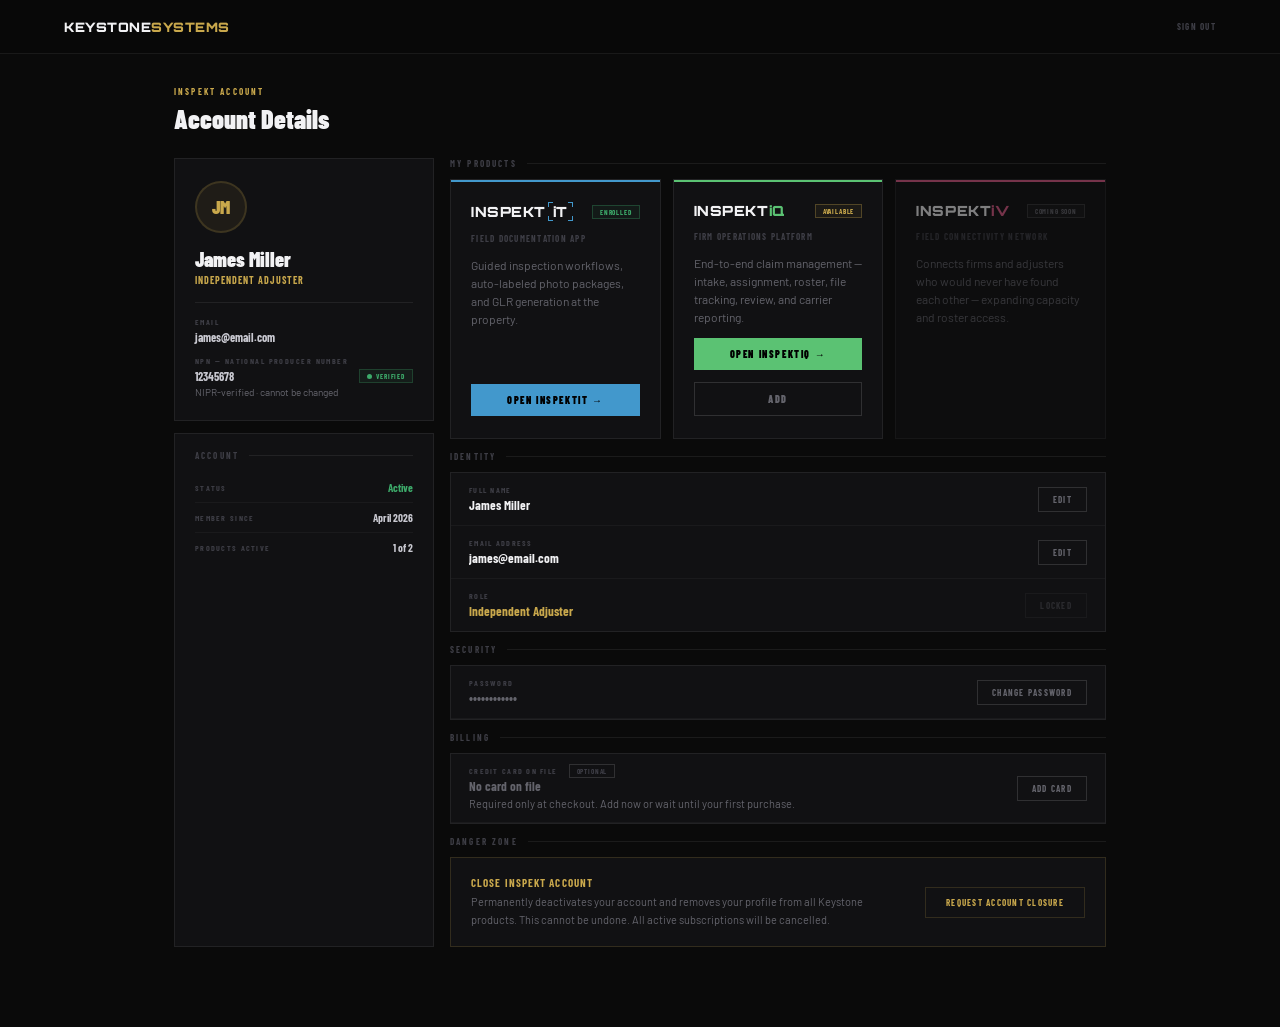
==== account.html @ 66027179 "Initial site build — index, splash, account pages Build all three pages from Mike Weaver's reference" ====
<!DOCTYPE html>
<html lang="en">
<head>
<meta charset="UTF-8">
<meta name="viewport" content="width=device-width, initial-scale=1.0">
<title>Account Details — KEYSTONESYSTEMS</title>
<link rel="stylesheet" href="assets/css/shared.css">
<style>
/* ── Nav ── */
nav{position:sticky;top:0;z-index:100;background:rgba(9,9,9,.95);backdrop-filter:blur(12px);
  border-bottom:1px solid var(--border);padding:0 5%;height:54px;
  display:flex;align-items:center;justify-content:space-between;}
.nav-logo{font-family:'Orbitron',sans-serif;font-weight:900;font-size:13px;
  letter-spacing:.04em;color:var(--white);text-decoration:none;}
.nav-logo span{color:var(--bronze);}
.nav-right{display:flex;align-items:center;gap:16px;}
.nav-back{font-family:'Barlow Condensed',sans-serif;font-size:10px;font-weight:700;
  letter-spacing:.14em;text-transform:uppercase;color:var(--muted);
  background:none;border:none;cursor:pointer;transition:color .15s;
  text-decoration:none;display:flex;align-items:center;gap:6px;}
.nav-back:hover{color:var(--white);}
.nav-signout{font-family:'Barlow Condensed',sans-serif;font-size:9px;font-weight:700;
  letter-spacing:.14em;text-transform:uppercase;color:var(--muted-2);
  background:none;border:none;cursor:pointer;transition:color .15s;}
.nav-signout:hover{color:var(--white);}

/* ── Layout ── */
.page{max-width:1060px;margin:0 auto;padding:32px 5% 80px;}

.page-eyebrow{font-family:'Barlow Condensed',sans-serif;font-size:9px;font-weight:700;
  letter-spacing:.24em;text-transform:uppercase;color:var(--bronze);margin-bottom:6px;}
.page-title{font-family:'Barlow Condensed',sans-serif;font-size:26px;font-weight:900;
  color:var(--white);margin-bottom:24px;}

.layout{display:grid;grid-template-columns:260px 1fr;gap:16px;align-items:stretch;}

/* ── LEFT SIDEBAR ── */
.sidebar{display:flex;flex-direction:column;gap:12px;}

.id-card{background:var(--surface);border:1px solid var(--border);padding:22px 20px;}

.avatar{width:52px;height:52px;border-radius:50%;background:var(--bronze-lo);
  border:2px solid var(--bronze-mid);display:flex;align-items:center;justify-content:center;
  font-family:'Barlow Condensed',sans-serif;font-size:18px;font-weight:900;
  color:var(--bronze);margin-bottom:14px;}

.id-name{font-family:'Barlow Condensed',sans-serif;font-size:20px;font-weight:900;
  color:var(--white);margin-bottom:3px;}
.id-role{font-family:'Barlow Condensed',sans-serif;font-size:10px;font-weight:700;
  letter-spacing:.1em;text-transform:uppercase;color:var(--bronze);margin-bottom:16px;}

.id-divider{height:1px;background:var(--border);margin-bottom:14px;}

.id-field{margin-bottom:12px;}
.id-field:last-child{margin-bottom:0;}
.id-lbl{font-family:'Barlow Condensed',sans-serif;font-size:8px;font-weight:700;
  letter-spacing:.18em;text-transform:uppercase;color:var(--muted-2);margin-bottom:3px;}
.id-val{font-family:'Barlow Condensed',sans-serif;font-size:12px;font-weight:700;
  color:var(--dim);}
.id-val.green{color:#3DAA6A;}

.verified-row{display:flex;align-items:center;justify-content:space-between;gap:8px;}
.verified-tag{display:inline-flex;align-items:center;gap:4px;
  font-family:'Barlow Condensed',sans-serif;font-size:7px;font-weight:700;
  letter-spacing:.12em;text-transform:uppercase;color:#3DAA6A;padding:2px 7px;
  background:var(--green-lo);border:1px solid rgba(61,170,106,.25);flex-shrink:0;}
.verified-dot{width:5px;height:5px;border-radius:50%;background:#3DAA6A;}

/* Sidebar status card */
.status-card{background:var(--surface);border:1px solid var(--border);padding:16px 20px;flex:1;}
.status-row{display:flex;align-items:center;justify-content:space-between;
  padding:8px 0;border-bottom:1px solid rgba(255,255,255,.04);}
.status-row:last-child{border-bottom:none;padding-bottom:0;}
.status-row:first-child{padding-top:0;}
.s-lbl{font-family:'Barlow Condensed',sans-serif;font-size:8px;font-weight:700;
  letter-spacing:.16em;text-transform:uppercase;color:var(--muted-2);}
.s-val{font-family:'Barlow Condensed',sans-serif;font-size:11px;font-weight:700;color:var(--dim);}
.s-val.green{color:#3DAA6A;}
.manage-link{font-family:'Barlow Condensed',sans-serif;font-size:8px;font-weight:700;
  letter-spacing:.12em;text-transform:uppercase;color:var(--bronze);
  text-decoration:none;transition:opacity .15s;}
.manage-link:hover{opacity:.75;}

/* ── RIGHT MAIN ── */
.main{display:flex;flex-direction:column;gap:12px;}

.sec-label{font-family:'Barlow Condensed',sans-serif;font-size:9px;font-weight:700;
  letter-spacing:.24em;text-transform:uppercase;color:var(--muted-2);
  margin-bottom:10px;display:flex;align-items:center;gap:10px;}
.sec-label::after{content:'';flex:1;height:1px;background:var(--border);}

.info-card{background:var(--surface);border:1px solid var(--border);}
.info-row{display:flex;align-items:center;justify-content:space-between;
  padding:12px 18px;border-bottom:1px solid rgba(255,255,255,.04);gap:20px;}
.info-row:last-child{border-bottom:none;}
.info-left{display:flex;flex-direction:column;gap:2px;flex:1;min-width:0;}
.info-lbl{font-family:'Barlow Condensed',sans-serif;font-size:8px;font-weight:700;
  letter-spacing:.16em;text-transform:uppercase;color:var(--muted-2);}
.info-val{font-family:'Barlow Condensed',sans-serif;font-size:13px;font-weight:700;
  color:var(--white);white-space:nowrap;overflow:hidden;text-overflow:ellipsis;}
.info-val.muted{color:var(--muted);}
.info-hint{font-size:11px;color:var(--muted);margin-top:1px;}

.edit-btn{font-family:'Barlow Condensed',sans-serif;font-size:9px;font-weight:700;
  letter-spacing:.14em;text-transform:uppercase;padding:6px 14px;
  background:none;border:1px solid var(--border-hi);color:var(--muted);
  cursor:pointer;transition:all .15s;white-space:nowrap;flex-shrink:0;}
.edit-btn:hover{color:var(--white);border-color:rgba(255,255,255,.3);}
.edit-btn.disabled{opacity:.3;cursor:not-allowed;}
.edit-btn.disabled:hover{color:var(--muted);border-color:var(--border-hi);}

/* Password form */
.pw-form{display:none;padding:16px 18px;background:var(--surface-2);border-top:1px solid var(--border);}
.pw-form.open{display:grid;grid-template-columns:1fr 1fr 1fr;gap:12px;}
.pw-form .full{grid-column:1/-1;}
.pw-field{display:flex;flex-direction:column;gap:4px;}
.pw-label{font-family:'Barlow Condensed',sans-serif;font-size:8px;font-weight:700;
  letter-spacing:.16em;text-transform:uppercase;color:var(--muted-2);}
.pw-input{background:rgba(255,255,255,.04);border:1px solid var(--border-hi);
  color:var(--white);font-family:'Barlow',sans-serif;font-size:13px;
  padding:8px 12px;outline:none;transition:border-color .15s;width:100%;}
.pw-input:focus{border-color:rgba(201,168,76,.4);}
.pw-actions{display:flex;gap:8px;align-items:center;}
.btn-save{font-family:'Barlow Condensed',sans-serif;font-size:9px;font-weight:900;
  letter-spacing:.16em;text-transform:uppercase;padding:8px 20px;
  background:var(--bronze);color:#000;border:none;cursor:pointer;transition:background .15s;}
.btn-save:hover{background:#d4b55a;}
.btn-cancel-sm{font-family:'Barlow Condensed',sans-serif;font-size:9px;font-weight:700;
  letter-spacing:.14em;text-transform:uppercase;padding:8px 14px;
  background:none;border:1px solid var(--border-hi);color:var(--muted);
  cursor:pointer;transition:all .15s;}
.btn-cancel-sm:hover{color:var(--white);}

/* Danger zone */
.danger-card{background:var(--surface);border:1px solid var(--bronze-mid);padding:18px 20px;
  display:flex;align-items:center;justify-content:space-between;gap:24px;}
.danger-title{font-family:'Barlow Condensed',sans-serif;font-size:11px;font-weight:700;
  letter-spacing:.1em;text-transform:uppercase;color:var(--bronze);margin-bottom:4px;}
.danger-sub{font-size:11px;color:var(--muted);line-height:1.6;max-width:500px;}
.btn-danger{font-family:'Barlow Condensed',sans-serif;font-size:9px;font-weight:700;
  letter-spacing:.14em;text-transform:uppercase;padding:9px 20px;
  background:none;border:1px solid var(--bronze-mid);color:var(--bronze);
  cursor:pointer;transition:all .15s;white-space:nowrap;flex-shrink:0;}
.btn-danger:hover{background:var(--bronze-lo);}

/* ── Products Section ── */
.products-grid{display:grid;grid-template-columns:repeat(3,1fr);gap:12px;}
.product-card{background:var(--surface);border:1px solid var(--border);padding:22px 20px;
  position:relative;overflow:hidden;display:flex;flex-direction:column;gap:12px;}
.product-card::before{content:'';position:absolute;top:0;left:0;right:0;height:2px;
  background:var(--card-accent);}
.product-card-wm{font-family:'Orbitron',sans-serif;font-size:14px;font-weight:900;
  letter-spacing:.04em;color:var(--white);display:inline-flex;align-items:center;}
.product-card-tag{font-family:'Barlow Condensed',sans-serif;font-size:9px;font-weight:700;
  letter-spacing:.14em;text-transform:uppercase;color:var(--muted-2);}
.product-card-desc{font-size:12px;color:var(--muted);line-height:1.5;flex:1;}

.product-btn{font-family:'Barlow Condensed',sans-serif;font-size:10px;font-weight:900;
  letter-spacing:.16em;text-transform:uppercase;padding:10px 20px;
  text-decoration:none;display:inline-block;transition:all .15s;text-align:center;}
.product-btn.primary{background:var(--card-accent);color:#000;border:none;}
.product-btn.primary:hover{opacity:.85;}
.product-btn.secondary{background:none;border:1px solid var(--border-hi);color:var(--muted);
  cursor:pointer;}
.product-btn.secondary:hover{border-color:rgba(255,255,255,.3);color:var(--white);}

.product-status-pill{font-family:'Barlow Condensed',sans-serif;font-size:7px;font-weight:700;
  letter-spacing:.12em;text-transform:uppercase;padding:2px 7px;display:inline-block;}
.pill-enrolled{color:#3DAA6A;border:1px solid rgba(61,170,106,.3);background:rgba(61,170,106,.06);}
.pill-available{color:var(--bronze);border:1px solid rgba(201,168,76,.3);background:rgba(201,168,76,.06);}
.pill-coming-soon{color:var(--muted);border:1px solid var(--border-hi);background:rgba(255,255,255,.02);}

.product-card.dimmed{opacity:0.5;}

/* Add inline message */
.add-msg{display:none;font-size:11px;color:var(--bronze);margin-top:8px;line-height:1.5;
  font-family:'Barlow',sans-serif;}
.add-msg.show{display:block;}

/* ── Responsive ── */
@media (max-width:960px){
  .layout{grid-template-columns:1fr;}
  .products-grid{grid-template-columns:1fr;}
}
</style>
</head>
<body>

<nav>
  <a class="nav-logo" href="index.html">KEYSTONE<span>SYSTEMS</span></a>
  <div class="nav-right">
    <button class="nav-signout" onclick="window.location='index.html'">Sign Out</button>
  </div>
</nav>

<div class="page">
  <div class="page-eyebrow">Inspekt Account</div>
  <div class="page-title">Account Details</div>

  <div class="layout">

    <!-- LEFT SIDEBAR -->
    <aside class="sidebar">

      <!-- Identity card -->
      <div class="id-card">
        <div class="avatar" id="avatar">JM</div>
        <div class="id-name" id="full-name">James Miller</div>
        <div class="id-role">Independent Adjuster</div>
        <div class="id-divider"></div>
        <div class="id-field">
          <div class="id-lbl">Email</div>
          <div class="id-val" id="sb-email">james@email.com</div>
        </div>
        <div class="id-field">
          <div class="id-lbl">NPN — National Producer Number</div>
          <div class="verified-row">
            <div class="id-val" id="sb-npn">12345678</div>
            <span class="verified-tag"><span class="verified-dot"></span>Verified</span>
          </div>
          <div style="font-size:10px;color:var(--muted);margin-top:3px;">NIPR-verified &middot; cannot be changed</div>
        </div>
      </div>

      <!-- Status card -->
      <div class="status-card">
        <div class="sec-label" style="margin-bottom:12px;">Account</div>
        <div class="status-row">
          <div class="s-lbl">Status</div>
          <div class="s-val green">Active</div>
        </div>
        <div class="status-row">
          <div class="s-lbl">Member Since</div>
          <div class="s-val">April 2026</div>
        </div>
        <div class="status-row">
          <div class="s-lbl">Products Active</div>
          <div class="s-val">1 of 2</div>
        </div>
      </div>

    </aside>

    <!-- RIGHT MAIN -->
    <main class="main">

      <!-- PRODUCTS -->
      <div>
        <div class="sec-label">My Products</div>
        <div class="products-grid">

          <!-- INSPEKTiT — Enrolled (primary) -->
          <div class="product-card" style="--card-accent: var(--blue);">
            <div style="display:flex;align-items:center;justify-content:space-between;">
              <div class="product-card-wm">INSPEKT<span style="position:relative;display:inline-flex;align-items:center;padding:1px 5px;margin-left:2px;"><span style="position:absolute;top:0;left:0;width:5px;height:5px;border-top:1.2px solid var(--blue);border-left:1.2px solid var(--blue);"></span><span style="position:absolute;top:0;right:0;width:5px;height:5px;border-top:1.2px solid var(--blue);border-right:1.2px solid var(--blue);"></span><span style="position:absolute;bottom:0;left:0;width:5px;height:5px;border-bottom:1.2px solid var(--blue);border-left:1.2px solid var(--blue);"></span><span style="position:absolute;bottom:0;right:0;width:5px;height:5px;border-bottom:1.2px solid var(--blue);border-right:1.2px solid var(--blue);"></span>iT</span></div>
              <span class="product-status-pill pill-enrolled">Enrolled</span>
            </div>
            <div class="product-card-tag">Field Documentation App</div>
            <div class="product-card-desc">Guided inspection workflows, auto-labeled photo packages, and GLR generation at the property.</div>
            <a href="https://inspektit-app.vercel.app" class="product-btn primary" style="--card-accent:var(--blue);">Open INSPEKTiT &rarr;</a>
          </div>

          <!-- INSPEKTiQ — Available -->
          <div class="product-card" style="--card-accent: var(--green);">
            <div style="display:flex;align-items:center;justify-content:space-between;">
              <div class="product-card-wm">INSPEKT<span style="color:var(--green);">iQ</span></div>
              <span class="product-status-pill pill-available">Available</span>
            </div>
            <div class="product-card-tag">Firm Operations Platform</div>
            <div class="product-card-desc">End-to-end claim management — intake, assignment, roster, file tracking, review, and carrier reporting.</div>
            <a href="https://inspektiq.io" class="product-btn primary" style="--card-accent:var(--green);">Open INSPEKTiQ &rarr;</a>
            <button class="product-btn secondary" onclick="showAddMsg(this)">Add</button>
            <div class="add-msg">Coming soon — contact your account manager to add this product.</div>
          </div>

          <!-- INSPEKTiV — Coming Soon -->
          <div class="product-card dimmed" style="--card-accent: var(--rose);">
            <div style="display:flex;align-items:center;justify-content:space-between;">
              <div class="product-card-wm">INSPEKT<span style="color:var(--rose);">iV</span></div>
              <span class="product-status-pill pill-coming-soon">Coming Soon</span>
            </div>
            <div class="product-card-tag">Field Connectivity Network</div>
            <div class="product-card-desc">Connects firms and adjusters who would never have found each other — expanding capacity and roster access.</div>
          </div>

        </div>
      </div>

      <!-- IDENTITY EDIT -->
      <div>
        <div class="sec-label">Identity</div>
        <div class="info-card">
          <div class="info-row">
            <div class="info-left">
              <div class="info-lbl">Full Name</div>
              <div class="info-val" id="d-name">James Miller</div>
            </div>
            <button class="edit-btn">Edit</button>
          </div>
          <div class="info-row">
            <div class="info-left">
              <div class="info-lbl">Email Address</div>
              <div class="info-val" id="d-email">james@email.com</div>
            </div>
            <button class="edit-btn">Edit</button>
          </div>
          <div class="info-row">
            <div class="info-left">
              <div class="info-lbl">Role</div>
              <div class="info-val" style="color:var(--bronze);">Independent Adjuster</div>
            </div>
            <button class="edit-btn disabled">Locked</button>
          </div>
        </div>
      </div>

      <!-- SECURITY -->
      <div>
        <div class="sec-label">Security</div>
        <div class="info-card">
          <div class="info-row">
            <div class="info-left">
              <div class="info-lbl">Password</div>
              <div class="info-val muted">&bull;&bull;&bull;&bull;&bull;&bull;&bull;&bull;&bull;&bull;&bull;&bull;</div>
            </div>
            <button class="edit-btn" onclick="togglePwForm()">Change Password</button>
          </div>
          <div class="pw-form" id="pw-form">
            <div class="pw-field">
              <label class="pw-label">Current Password</label>
              <input class="pw-input" type="password" placeholder="Current password">
            </div>
            <div class="pw-field">
              <label class="pw-label">New Password</label>
              <input class="pw-input" type="password" placeholder="New password">
            </div>
            <div class="pw-field">
              <label class="pw-label">Confirm New Password</label>
              <input class="pw-input" type="password" placeholder="Repeat new password">
            </div>
            <div class="pw-actions full">
              <button class="btn-save">Update Password</button>
              <button class="btn-cancel-sm" onclick="togglePwForm()">Cancel</button>
            </div>
          </div>
        </div>
      </div>

      <!-- BILLING -->
      <div>
        <div class="sec-label">Billing</div>
        <div class="info-card">
          <div class="info-row">
            <div class="info-left">
              <div class="info-lbl">Credit Card on File <span style="font-family:'Barlow Condensed',sans-serif;font-size:7px;font-weight:700;letter-spacing:.12em;text-transform:uppercase;color:var(--muted-2);margin-left:8px;padding:2px 7px;border:1px solid var(--border-hi);">Optional</span></div>
              <div class="info-val muted" id="card-status">No card on file</div>
              <div class="info-hint">Required only at checkout. Add now or wait until your first purchase.</div>
            </div>
            <button class="edit-btn" id="card-btn" onclick="toggleCardForm()">Add Card</button>
          </div>
          <div class="pw-form" id="card-form" style="grid-template-columns:1fr 1fr 1fr;">
            <div class="pw-field" style="grid-column:1/-1;">
              <label class="pw-label">Card Number</label>
              <input class="pw-input" type="text" placeholder="1234 5678 9012 3456" maxlength="19" oninput="fmtCard(this)">
            </div>
            <div class="pw-field">
              <label class="pw-label">Cardholder Name</label>
              <input class="pw-input" type="text" placeholder="Name on card">
            </div>
            <div class="pw-field">
              <label class="pw-label">Expiration</label>
              <input class="pw-input" type="text" placeholder="MM / YY" maxlength="7" oninput="fmtExp(this)">
            </div>
            <div class="pw-field">
              <label class="pw-label">CVV</label>
              <input class="pw-input" type="text" placeholder="&bull;&bull;&bull;" maxlength="4">
            </div>
            <div class="pw-actions full">
              <button class="btn-save" onclick="saveCard()">Save Card</button>
              <button class="btn-cancel-sm" onclick="toggleCardForm()">Cancel</button>
              <span style="font-family:'Barlow Condensed',sans-serif;font-size:8px;font-weight:600;letter-spacing:.08em;color:var(--muted-2);margin-left:4px;">Encrypted &amp; stored securely</span>
            </div>
          </div>
        </div>
      </div>

      <!-- DANGER ZONE -->
      <div>
        <div class="sec-label">Danger Zone</div>
        <div class="danger-card">
          <div>
            <div class="danger-title">Close Inspekt Account</div>
            <div class="danger-sub">Permanently deactivates your account and removes your profile from all Keystone products. This cannot be undone. All active subscriptions will be cancelled.</div>
          </div>
          <button class="btn-danger" onclick="showCloseConfirm()">Request Account Closure</button>
        </div>
      </div>

      <!-- CONFIRM PANEL -->
      <div id="close-confirm" style="display:none;background:var(--surface);border:1px solid var(--bronze-mid);padding:20px 22px;margin-top:-4px;">
        <div style="font-family:'Barlow Condensed',sans-serif;font-size:11px;font-weight:700;letter-spacing:.12em;text-transform:uppercase;color:var(--bronze);margin-bottom:6px;">Are you absolutely sure?</div>
        <div style="font-size:12px;color:var(--muted);line-height:1.7;margin-bottom:14px;">This is permanent and cannot be undone. Your adjuster profile and all product data will be deleted. Type <strong style="color:var(--dim);font-weight:600;">CLOSE</strong> to confirm.</div>
        <input id="close-input" class="pw-input" type="text" placeholder="Type CLOSE to confirm" style="max-width:260px;margin-bottom:14px;display:block;" oninput="checkCloseInput()">
        <div style="display:flex;align-items:center;gap:10px;">
          <button class="btn-danger" id="confirm-close-btn" disabled style="opacity:.35;cursor:not-allowed;">Permanently Close Account</button>
          <button class="btn-cancel-sm" onclick="hideCloseConfirm()">Cancel</button>
        </div>
      </div>

    </main>
  </div>
</div>

<script>
var USER = {
  name:     'James Miller',
  initials: 'JM',
  npn:      '12345678',
  email:    'james@email.com',
};
document.getElementById('full-name').textContent = USER.name;
document.getElementById('avatar').textContent    = USER.initials;
document.getElementById('sb-email').textContent  = USER.email;
document.getElementById('sb-npn').textContent    = USER.npn;
document.getElementById('d-name').textContent    = USER.name;
document.getElementById('d-email').textContent   = USER.email;

function togglePwForm() {
  document.getElementById('pw-form').classList.toggle('open');
}

function toggleCardForm() {
  document.getElementById('card-form').classList.toggle('open');
}

function fmtCard(el) {
  var v = el.value.replace(/\D/g,'').substring(0,16);
  el.value = v.replace(/(.{4})/g,'$1 ').trim();
}

function fmtExp(el) {
  var v = el.value.replace(/\D/g,'').substring(0,4);
  if (v.length >= 3) v = v.substring(0,2) + ' / ' + v.substring(2);
  el.value = v;
}

function saveCard() {
  var num = document.querySelector('#card-form input').value.replace(/\s/g,'');
  if (num.length < 15) { alert('Please enter a valid card number.'); return; }
  var last4 = num.slice(-4);
  document.getElementById('card-status').textContent = '\u2022\u2022\u2022\u2022 \u2022\u2022\u2022\u2022 \u2022\u2022\u2022\u2022 ' + last4;
  document.getElementById('card-status').style.color = 'var(--white)';
  document.getElementById('card-btn').textContent = 'Update';
  document.getElementById('card-form').classList.remove('open');
}

function showCloseConfirm() {
  document.getElementById('close-confirm').style.display = 'block';
  document.getElementById('close-input').value = '';
  document.getElementById('confirm-close-btn').disabled = true;
  document.getElementById('confirm-close-btn').style.opacity = '.35';
  document.getElementById('confirm-close-btn').style.cursor = 'not-allowed';
}
function hideCloseConfirm() {
  document.getElementById('close-confirm').style.display = 'none';
}
function checkCloseInput() {
  var ok = document.getElementById('close-input').value.trim().toUpperCase() === 'CLOSE';
  var btn = document.getElementById('confirm-close-btn');
  btn.disabled = !ok;
  btn.style.opacity = ok ? '1' : '.35';
  btn.style.cursor  = ok ? 'pointer' : 'not-allowed';
}

function showAddMsg(btn) {
  var msg = btn.parentElement.querySelector('.add-msg');
  if (msg) {
    msg.classList.add('show');
    btn.style.display = 'none';
  }
}
</script>
</body>
</html>
---- assets/css/shared.css ----
/* ══════════════════════════════════════════════════
   KEYSTONESYSTEMS — Shared Styles
   Single source of truth for colors, typography, resets
   ══════════════════════════════════════════════════ */

/* ── Google Fonts ── */
@import url('https://fonts.googleapis.com/css2?family=Barlow+Condensed:wght@400;500;600;700;800;900&family=Barlow:wght@300;400;500;600&family=Orbitron:wght@900&display=swap');

/* ── CSS Custom Properties ── */
:root {
  --black:      #090909;
  --surface:    #111113;
  --surface-2:  #181819;
  --surface-3:  #1e1e22;
  --border:     rgba(255,255,255,0.07);
  --border-hi:  rgba(255,255,255,0.13);
  --white:      #f2f2f4;
  --muted:      #64646c;
  --muted-2:    #3e3e46;
  --dim:        #c8c8d0;
  --bronze:     #C9A84C;
  --bronze-lo:  rgba(201,168,76,0.08);
  --bronze-mid: rgba(201,168,76,0.18);
  --blue:       #4298CC;
  --green:      #5BC273;
  --rose:       #E05C8A;
  --green-lo:   rgba(61,170,106,0.08);
  --rose-lo:    rgba(224,92,138,0.08);
}

/* ── Base Reset ── */
*, *::before, *::after {
  box-sizing: border-box;
  margin: 0;
  padding: 0;
}

/* ── Body Base ── */
body {
  background-color: #0a0a0a;
  color: var(--white);
  font-family: 'Barlow', sans-serif;
  min-height: 100vh;
}
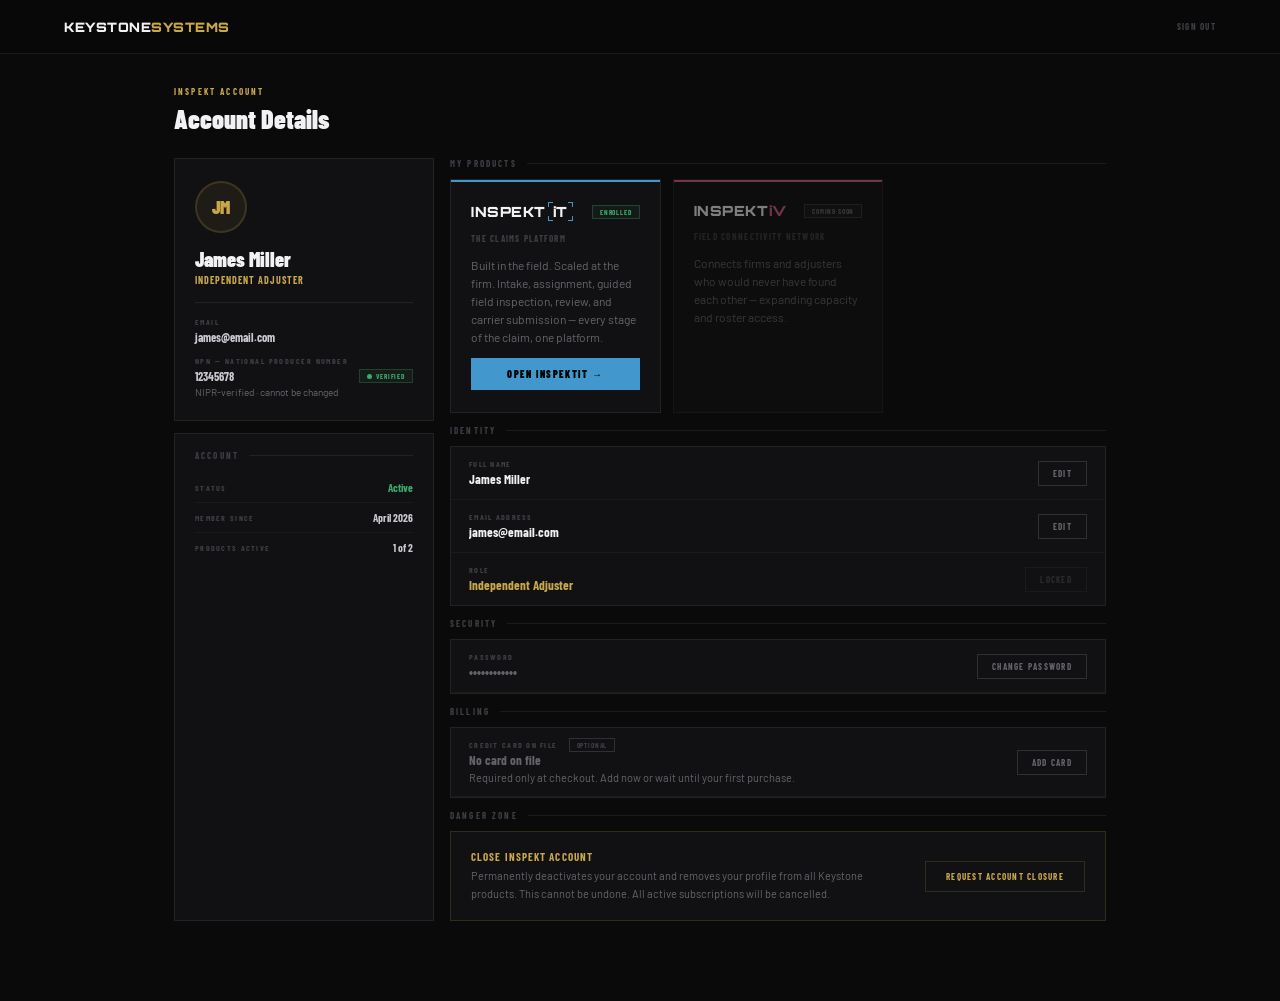
==== commit 4133878e: "Remove iQ references, consolidate into iT, combine Who We Serve into 3-col grid - SEO meta, schema.o" ====
--- a/account.html
+++ b/account.html
@@ -1,484 +1,471 @@
-<!DOCTYPE html>
-<html lang="en">
-<head>
-<meta charset="UTF-8">
-<meta name="viewport" content="width=device-width, initial-scale=1.0">
-<title>Account Details — KEYSTONESYSTEMS</title>
-<link rel="stylesheet" href="assets/css/shared.css">
-<style>
-/* ── Nav ── */
-nav{position:sticky;top:0;z-index:100;background:rgba(9,9,9,.95);backdrop-filter:blur(12px);
-  border-bottom:1px solid var(--border);padding:0 5%;height:54px;
-  display:flex;align-items:center;justify-content:space-between;}
-.nav-logo{font-family:'Orbitron',sans-serif;font-weight:900;font-size:13px;
-  letter-spacing:.04em;color:var(--white);text-decoration:none;}
-.nav-logo span{color:var(--bronze);}
-.nav-right{display:flex;align-items:center;gap:16px;}
-.nav-back{font-family:'Barlow Condensed',sans-serif;font-size:10px;font-weight:700;
-  letter-spacing:.14em;text-transform:uppercase;color:var(--muted);
-  background:none;border:none;cursor:pointer;transition:color .15s;
-  text-decoration:none;display:flex;align-items:center;gap:6px;}
-.nav-back:hover{color:var(--white);}
-.nav-signout{font-family:'Barlow Condensed',sans-serif;font-size:9px;font-weight:700;
-  letter-spacing:.14em;text-transform:uppercase;color:var(--muted-2);
-  background:none;border:none;cursor:pointer;transition:color .15s;}
-.nav-signout:hover{color:var(--white);}
-
-/* ── Layout ── */
-.page{max-width:1060px;margin:0 auto;padding:32px 5% 80px;}
-
-.page-eyebrow{font-family:'Barlow Condensed',sans-serif;font-size:9px;font-weight:700;
-  letter-spacing:.24em;text-transform:uppercase;color:var(--bronze);margin-bottom:6px;}
-.page-title{font-family:'Barlow Condensed',sans-serif;font-size:26px;font-weight:900;
-  color:var(--white);margin-bottom:24px;}
-
-.layout{display:grid;grid-template-columns:260px 1fr;gap:16px;align-items:stretch;}
-
-/* ── LEFT SIDEBAR ── */
-.sidebar{display:flex;flex-direction:column;gap:12px;}
-
-.id-card{background:var(--surface);border:1px solid var(--border);padding:22px 20px;}
-
-.avatar{width:52px;height:52px;border-radius:50%;background:var(--bronze-lo);
-  border:2px solid var(--bronze-mid);display:flex;align-items:center;justify-content:center;
-  font-family:'Barlow Condensed',sans-serif;font-size:18px;font-weight:900;
-  color:var(--bronze);margin-bottom:14px;}
-
-.id-name{font-family:'Barlow Condensed',sans-serif;font-size:20px;font-weight:900;
-  color:var(--white);margin-bottom:3px;}
-.id-role{font-family:'Barlow Condensed',sans-serif;font-size:10px;font-weight:700;
-  letter-spacing:.1em;text-transform:uppercase;color:var(--bronze);margin-bottom:16px;}
-
-.id-divider{height:1px;background:var(--border);margin-bottom:14px;}
-
-.id-field{margin-bottom:12px;}
-.id-field:last-child{margin-bottom:0;}
-.id-lbl{font-family:'Barlow Condensed',sans-serif;font-size:8px;font-weight:700;
-  letter-spacing:.18em;text-transform:uppercase;color:var(--muted-2);margin-bottom:3px;}
-.id-val{font-family:'Barlow Condensed',sans-serif;font-size:12px;font-weight:700;
-  color:var(--dim);}
-.id-val.green{color:#3DAA6A;}
-
-.verified-row{display:flex;align-items:center;justify-content:space-between;gap:8px;}
-.verified-tag{display:inline-flex;align-items:center;gap:4px;
-  font-family:'Barlow Condensed',sans-serif;font-size:7px;font-weight:700;
-  letter-spacing:.12em;text-transform:uppercase;color:#3DAA6A;padding:2px 7px;
-  background:var(--green-lo);border:1px solid rgba(61,170,106,.25);flex-shrink:0;}
-.verified-dot{width:5px;height:5px;border-radius:50%;background:#3DAA6A;}
-
-/* Sidebar status card */
-.status-card{background:var(--surface);border:1px solid var(--border);padding:16px 20px;flex:1;}
-.status-row{display:flex;align-items:center;justify-content:space-between;
-  padding:8px 0;border-bottom:1px solid rgba(255,255,255,.04);}
-.status-row:last-child{border-bottom:none;padding-bottom:0;}
-.status-row:first-child{padding-top:0;}
-.s-lbl{font-family:'Barlow Condensed',sans-serif;font-size:8px;font-weight:700;
-  letter-spacing:.16em;text-transform:uppercase;color:var(--muted-2);}
-.s-val{font-family:'Barlow Condensed',sans-serif;font-size:11px;font-weight:700;color:var(--dim);}
-.s-val.green{color:#3DAA6A;}
-.manage-link{font-family:'Barlow Condensed',sans-serif;font-size:8px;font-weight:700;
-  letter-spacing:.12em;text-transform:uppercase;color:var(--bronze);
-  text-decoration:none;transition:opacity .15s;}
-.manage-link:hover{opacity:.75;}
-
-/* ── RIGHT MAIN ── */
-.main{display:flex;flex-direction:column;gap:12px;}
-
-.sec-label{font-family:'Barlow Condensed',sans-serif;font-size:9px;font-weight:700;
-  letter-spacing:.24em;text-transform:uppercase;color:var(--muted-2);
-  margin-bottom:10px;display:flex;align-items:center;gap:10px;}
-.sec-label::after{content:'';flex:1;height:1px;background:var(--border);}
-
-.info-card{background:var(--surface);border:1px solid var(--border);}
-.info-row{display:flex;align-items:center;justify-content:space-between;
-  padding:12px 18px;border-bottom:1px solid rgba(255,255,255,.04);gap:20px;}
-.info-row:last-child{border-bottom:none;}
-.info-left{display:flex;flex-direction:column;gap:2px;flex:1;min-width:0;}
-.info-lbl{font-family:'Barlow Condensed',sans-serif;font-size:8px;font-weight:700;
-  letter-spacing:.16em;text-transform:uppercase;color:var(--muted-2);}
-.info-val{font-family:'Barlow Condensed',sans-serif;font-size:13px;font-weight:700;
-  color:var(--white);white-space:nowrap;overflow:hidden;text-overflow:ellipsis;}
-.info-val.muted{color:var(--muted);}
-.info-hint{font-size:11px;color:var(--muted);margin-top:1px;}
-
-.edit-btn{font-family:'Barlow Condensed',sans-serif;font-size:9px;font-weight:700;
-  letter-spacing:.14em;text-transform:uppercase;padding:6px 14px;
-  background:none;border:1px solid var(--border-hi);color:var(--muted);
-  cursor:pointer;transition:all .15s;white-space:nowrap;flex-shrink:0;}
-.edit-btn:hover{color:var(--white);border-color:rgba(255,255,255,.3);}
-.edit-btn.disabled{opacity:.3;cursor:not-allowed;}
-.edit-btn.disabled:hover{color:var(--muted);border-color:var(--border-hi);}
-
-/* Password form */
-.pw-form{display:none;padding:16px 18px;background:var(--surface-2);border-top:1px solid var(--border);}
-.pw-form.open{display:grid;grid-template-columns:1fr 1fr 1fr;gap:12px;}
-.pw-form .full{grid-column:1/-1;}
-.pw-field{display:flex;flex-direction:column;gap:4px;}
-.pw-label{font-family:'Barlow Condensed',sans-serif;font-size:8px;font-weight:700;
-  letter-spacing:.16em;text-transform:uppercase;color:var(--muted-2);}
-.pw-input{background:rgba(255,255,255,.04);border:1px solid var(--border-hi);
-  color:var(--white);font-family:'Barlow',sans-serif;font-size:13px;
-  padding:8px 12px;outline:none;transition:border-color .15s;width:100%;}
-.pw-input:focus{border-color:rgba(201,168,76,.4);}
-.pw-actions{display:flex;gap:8px;align-items:center;}
-.btn-save{font-family:'Barlow Condensed',sans-serif;font-size:9px;font-weight:900;
-  letter-spacing:.16em;text-transform:uppercase;padding:8px 20px;
-  background:var(--bronze);color:#000;border:none;cursor:pointer;transition:background .15s;}
-.btn-save:hover{background:#d4b55a;}
-.btn-cancel-sm{font-family:'Barlow Condensed',sans-serif;font-size:9px;font-weight:700;
-  letter-spacing:.14em;text-transform:uppercase;padding:8px 14px;
-  background:none;border:1px solid var(--border-hi);color:var(--muted);
-  cursor:pointer;transition:all .15s;}
-.btn-cancel-sm:hover{color:var(--white);}
-
-/* Danger zone */
-.danger-card{background:var(--surface);border:1px solid var(--bronze-mid);padding:18px 20px;
-  display:flex;align-items:center;justify-content:space-between;gap:24px;}
-.danger-title{font-family:'Barlow Condensed',sans-serif;font-size:11px;font-weight:700;
-  letter-spacing:.1em;text-transform:uppercase;color:var(--bronze);margin-bottom:4px;}
-.danger-sub{font-size:11px;color:var(--muted);line-height:1.6;max-width:500px;}
-.btn-danger{font-family:'Barlow Condensed',sans-serif;font-size:9px;font-weight:700;
-  letter-spacing:.14em;text-transform:uppercase;padding:9px 20px;
-  background:none;border:1px solid var(--bronze-mid);color:var(--bronze);
-  cursor:pointer;transition:all .15s;white-space:nowrap;flex-shrink:0;}
-.btn-danger:hover{background:var(--bronze-lo);}
-
-/* ── Products Section ── */
-.products-grid{display:grid;grid-template-columns:repeat(3,1fr);gap:12px;}
-.product-card{background:var(--surface);border:1px solid var(--border);padding:22px 20px;
-  position:relative;overflow:hidden;display:flex;flex-direction:column;gap:12px;}
-.product-card::before{content:'';position:absolute;top:0;left:0;right:0;height:2px;
-  background:var(--card-accent);}
-.product-card-wm{font-family:'Orbitron',sans-serif;font-size:14px;font-weight:900;
-  letter-spacing:.04em;color:var(--white);display:inline-flex;align-items:center;}
-.product-card-tag{font-family:'Barlow Condensed',sans-serif;font-size:9px;font-weight:700;
-  letter-spacing:.14em;text-transform:uppercase;color:var(--muted-2);}
-.product-card-desc{font-size:12px;color:var(--muted);line-height:1.5;flex:1;}
-
-.product-btn{font-family:'Barlow Condensed',sans-serif;font-size:10px;font-weight:900;
-  letter-spacing:.16em;text-transform:uppercase;padding:10px 20px;
-  text-decoration:none;display:inline-block;transition:all .15s;text-align:center;}
-.product-btn.primary{background:var(--card-accent);color:#000;border:none;}
-.product-btn.primary:hover{opacity:.85;}
-.product-btn.secondary{background:none;border:1px solid var(--border-hi);color:var(--muted);
-  cursor:pointer;}
-.product-btn.secondary:hover{border-color:rgba(255,255,255,.3);color:var(--white);}
-
-.product-status-pill{font-family:'Barlow Condensed',sans-serif;font-size:7px;font-weight:700;
-  letter-spacing:.12em;text-transform:uppercase;padding:2px 7px;display:inline-block;}
-.pill-enrolled{color:#3DAA6A;border:1px solid rgba(61,170,106,.3);background:rgba(61,170,106,.06);}
-.pill-available{color:var(--bronze);border:1px solid rgba(201,168,76,.3);background:rgba(201,168,76,.06);}
-.pill-coming-soon{color:var(--muted);border:1px solid var(--border-hi);background:rgba(255,255,255,.02);}
-
-.product-card.dimmed{opacity:0.5;}
-
-/* Add inline message */
-.add-msg{display:none;font-size:11px;color:var(--bronze);margin-top:8px;line-height:1.5;
-  font-family:'Barlow',sans-serif;}
-.add-msg.show{display:block;}
-
-/* ── Responsive ── */
-@media (max-width:960px){
-  .layout{grid-template-columns:1fr;}
-  .products-grid{grid-template-columns:1fr;}
-}
-</style>
-</head>
-<body>
-
-<nav>
-  <a class="nav-logo" href="index.html">KEYSTONE<span>SYSTEMS</span></a>
-  <div class="nav-right">
-    <button class="nav-signout" onclick="window.location='index.html'">Sign Out</button>
-  </div>
-</nav>
-
-<div class="page">
-  <div class="page-eyebrow">Inspekt Account</div>
-  <div class="page-title">Account Details</div>
-
-  <div class="layout">
-
-    <!-- LEFT SIDEBAR -->
-    <aside class="sidebar">
-
-      <!-- Identity card -->
-      <div class="id-card">
-        <div class="avatar" id="avatar">JM</div>
-        <div class="id-name" id="full-name">James Miller</div>
-        <div class="id-role">Independent Adjuster</div>
-        <div class="id-divider"></div>
-        <div class="id-field">
-          <div class="id-lbl">Email</div>
-          <div class="id-val" id="sb-email">james@email.com</div>
-        </div>
-        <div class="id-field">
-          <div class="id-lbl">NPN — National Producer Number</div>
-          <div class="verified-row">
-            <div class="id-val" id="sb-npn">12345678</div>
-            <span class="verified-tag"><span class="verified-dot"></span>Verified</span>
-          </div>
-          <div style="font-size:10px;color:var(--muted);margin-top:3px;">NIPR-verified &middot; cannot be changed</div>
-        </div>
-      </div>
-
-      <!-- Status card -->
-      <div class="status-card">
-        <div class="sec-label" style="margin-bottom:12px;">Account</div>
-        <div class="status-row">
-          <div class="s-lbl">Status</div>
-          <div class="s-val green">Active</div>
-        </div>
-        <div class="status-row">
-          <div class="s-lbl">Member Since</div>
-          <div class="s-val">April 2026</div>
-        </div>
-        <div class="status-row">
-          <div class="s-lbl">Products Active</div>
-          <div class="s-val">1 of 2</div>
-        </div>
-      </div>
-
-    </aside>
-
-    <!-- RIGHT MAIN -->
-    <main class="main">
-
-      <!-- PRODUCTS -->
-      <div>
-        <div class="sec-label">My Products</div>
-        <div class="products-grid">
-
-          <!-- INSPEKTiT — Enrolled (primary) -->
-          <div class="product-card" style="--card-accent: var(--blue);">
-            <div style="display:flex;align-items:center;justify-content:space-between;">
-              <div class="product-card-wm">INSPEKT<span style="position:relative;display:inline-flex;align-items:center;padding:1px 5px;margin-left:2px;"><span style="position:absolute;top:0;left:0;width:5px;height:5px;border-top:1.2px solid var(--blue);border-left:1.2px solid var(--blue);"></span><span style="position:absolute;top:0;right:0;width:5px;height:5px;border-top:1.2px solid var(--blue);border-right:1.2px solid var(--blue);"></span><span style="position:absolute;bottom:0;left:0;width:5px;height:5px;border-bottom:1.2px solid var(--blue);border-left:1.2px solid var(--blue);"></span><span style="position:absolute;bottom:0;right:0;width:5px;height:5px;border-bottom:1.2px solid var(--blue);border-right:1.2px solid var(--blue);"></span>iT</span></div>
-              <span class="product-status-pill pill-enrolled">Enrolled</span>
-            </div>
-            <div class="product-card-tag">Field Documentation App</div>
-            <div class="product-card-desc">Guided inspection workflows, auto-labeled photo packages, and GLR generation at the property.</div>
-            <a href="https://inspektit-app.vercel.app" class="product-btn primary" style="--card-accent:var(--blue);">Open INSPEKTiT &rarr;</a>
-          </div>
-
-          <!-- INSPEKTiQ — Available -->
-          <div class="product-card" style="--card-accent: var(--green);">
-            <div style="display:flex;align-items:center;justify-content:space-between;">
-              <div class="product-card-wm">INSPEKT<span style="color:var(--green);">iQ</span></div>
-              <span class="product-status-pill pill-available">Available</span>
-            </div>
-            <div class="product-card-tag">Firm Operations Platform</div>
-            <div class="product-card-desc">End-to-end claim management — intake, assignment, roster, file tracking, review, and carrier reporting.</div>
-            <a href="https://inspektiq.io" class="product-btn primary" style="--card-accent:var(--green);">Open INSPEKTiQ &rarr;</a>
-            <button class="product-btn secondary" onclick="showAddMsg(this)">Add</button>
-            <div class="add-msg">Coming soon — contact your account manager to add this product.</div>
-          </div>
-
-          <!-- INSPEKTiV — Coming Soon -->
-          <div class="product-card dimmed" style="--card-accent: var(--rose);">
-            <div style="display:flex;align-items:center;justify-content:space-between;">
-              <div class="product-card-wm">INSPEKT<span style="color:var(--rose);">iV</span></div>
-              <span class="product-status-pill pill-coming-soon">Coming Soon</span>
-            </div>
-            <div class="product-card-tag">Field Connectivity Network</div>
-            <div class="product-card-desc">Connects firms and adjusters who would never have found each other — expanding capacity and roster access.</div>
-          </div>
-
-        </div>
-      </div>
-
-      <!-- IDENTITY EDIT -->
-      <div>
-        <div class="sec-label">Identity</div>
-        <div class="info-card">
-          <div class="info-row">
-            <div class="info-left">
-              <div class="info-lbl">Full Name</div>
-              <div class="info-val" id="d-name">James Miller</div>
-            </div>
-            <button class="edit-btn">Edit</button>
-          </div>
-          <div class="info-row">
-            <div class="info-left">
-              <div class="info-lbl">Email Address</div>
-              <div class="info-val" id="d-email">james@email.com</div>
-            </div>
-            <button class="edit-btn">Edit</button>
-          </div>
-          <div class="info-row">
-            <div class="info-left">
-              <div class="info-lbl">Role</div>
-              <div class="info-val" style="color:var(--bronze);">Independent Adjuster</div>
-            </div>
-            <button class="edit-btn disabled">Locked</button>
-          </div>
-        </div>
-      </div>
-
-      <!-- SECURITY -->
-      <div>
-        <div class="sec-label">Security</div>
-        <div class="info-card">
-          <div class="info-row">
-            <div class="info-left">
-              <div class="info-lbl">Password</div>
-              <div class="info-val muted">&bull;&bull;&bull;&bull;&bull;&bull;&bull;&bull;&bull;&bull;&bull;&bull;</div>
-            </div>
-            <button class="edit-btn" onclick="togglePwForm()">Change Password</button>
-          </div>
-          <div class="pw-form" id="pw-form">
-            <div class="pw-field">
-              <label class="pw-label">Current Password</label>
-              <input class="pw-input" type="password" placeholder="Current password">
-            </div>
-            <div class="pw-field">
-              <label class="pw-label">New Password</label>
-              <input class="pw-input" type="password" placeholder="New password">
-            </div>
-            <div class="pw-field">
-              <label class="pw-label">Confirm New Password</label>
-              <input class="pw-input" type="password" placeholder="Repeat new password">
-            </div>
-            <div class="pw-actions full">
-              <button class="btn-save">Update Password</button>
-              <button class="btn-cancel-sm" onclick="togglePwForm()">Cancel</button>
-            </div>
-          </div>
-        </div>
-      </div>
-
-      <!-- BILLING -->
-      <div>
-        <div class="sec-label">Billing</div>
-        <div class="info-card">
-          <div class="info-row">
-            <div class="info-left">
-              <div class="info-lbl">Credit Card on File <span style="font-family:'Barlow Condensed',sans-serif;font-size:7px;font-weight:700;letter-spacing:.12em;text-transform:uppercase;color:var(--muted-2);margin-left:8px;padding:2px 7px;border:1px solid var(--border-hi);">Optional</span></div>
-              <div class="info-val muted" id="card-status">No card on file</div>
-              <div class="info-hint">Required only at checkout. Add now or wait until your first purchase.</div>
-            </div>
-            <button class="edit-btn" id="card-btn" onclick="toggleCardForm()">Add Card</button>
-          </div>
-          <div class="pw-form" id="card-form" style="grid-template-columns:1fr 1fr 1fr;">
-            <div class="pw-field" style="grid-column:1/-1;">
-              <label class="pw-label">Card Number</label>
-              <input class="pw-input" type="text" placeholder="1234 5678 9012 3456" maxlength="19" oninput="fmtCard(this)">
-            </div>
-            <div class="pw-field">
-              <label class="pw-label">Cardholder Name</label>
-              <input class="pw-input" type="text" placeholder="Name on card">
-            </div>
-            <div class="pw-field">
-              <label class="pw-label">Expiration</label>
-              <input class="pw-input" type="text" placeholder="MM / YY" maxlength="7" oninput="fmtExp(this)">
-            </div>
-            <div class="pw-field">
-              <label class="pw-label">CVV</label>
-              <input class="pw-input" type="text" placeholder="&bull;&bull;&bull;" maxlength="4">
-            </div>
-            <div class="pw-actions full">
-              <button class="btn-save" onclick="saveCard()">Save Card</button>
-              <button class="btn-cancel-sm" onclick="toggleCardForm()">Cancel</button>
-              <span style="font-family:'Barlow Condensed',sans-serif;font-size:8px;font-weight:600;letter-spacing:.08em;color:var(--muted-2);margin-left:4px;">Encrypted &amp; stored securely</span>
-            </div>
-          </div>
-        </div>
-      </div>
-
-      <!-- DANGER ZONE -->
-      <div>
-        <div class="sec-label">Danger Zone</div>
-        <div class="danger-card">
-          <div>
-            <div class="danger-title">Close Inspekt Account</div>
-            <div class="danger-sub">Permanently deactivates your account and removes your profile from all Keystone products. This cannot be undone. All active subscriptions will be cancelled.</div>
-          </div>
-          <button class="btn-danger" onclick="showCloseConfirm()">Request Account Closure</button>
-        </div>
-      </div>
-
-      <!-- CONFIRM PANEL -->
-      <div id="close-confirm" style="display:none;background:var(--surface);border:1px solid var(--bronze-mid);padding:20px 22px;margin-top:-4px;">
-        <div style="font-family:'Barlow Condensed',sans-serif;font-size:11px;font-weight:700;letter-spacing:.12em;text-transform:uppercase;color:var(--bronze);margin-bottom:6px;">Are you absolutely sure?</div>
-        <div style="font-size:12px;color:var(--muted);line-height:1.7;margin-bottom:14px;">This is permanent and cannot be undone. Your adjuster profile and all product data will be deleted. Type <strong style="color:var(--dim);font-weight:600;">CLOSE</strong> to confirm.</div>
-        <input id="close-input" class="pw-input" type="text" placeholder="Type CLOSE to confirm" style="max-width:260px;margin-bottom:14px;display:block;" oninput="checkCloseInput()">
-        <div style="display:flex;align-items:center;gap:10px;">
-          <button class="btn-danger" id="confirm-close-btn" disabled style="opacity:.35;cursor:not-allowed;">Permanently Close Account</button>
-          <button class="btn-cancel-sm" onclick="hideCloseConfirm()">Cancel</button>
-        </div>
-      </div>
-
-    </main>
-  </div>
-</div>
-
-<script>
-var USER = {
-  name:     'James Miller',
-  initials: 'JM',
-  npn:      '12345678',
-  email:    'james@email.com',
-};
-document.getElementById('full-name').textContent = USER.name;
-document.getElementById('avatar').textContent    = USER.initials;
-document.getElementById('sb-email').textContent  = USER.email;
-document.getElementById('sb-npn').textContent    = USER.npn;
-document.getElementById('d-name').textContent    = USER.name;
-document.getElementById('d-email').textContent   = USER.email;
-
-function togglePwForm() {
-  document.getElementById('pw-form').classList.toggle('open');
-}
-
-function toggleCardForm() {
-  document.getElementById('card-form').classList.toggle('open');
-}
-
-function fmtCard(el) {
-  var v = el.value.replace(/\D/g,'').substring(0,16);
-  el.value = v.replace(/(.{4})/g,'$1 ').trim();
-}
-
-function fmtExp(el) {
-  var v = el.value.replace(/\D/g,'').substring(0,4);
-  if (v.length >= 3) v = v.substring(0,2) + ' / ' + v.substring(2);
-  el.value = v;
-}
-
-function saveCard() {
-  var num = document.querySelector('#card-form input').value.replace(/\s/g,'');
-  if (num.length < 15) { alert('Please enter a valid card number.'); return; }
-  var last4 = num.slice(-4);
-  document.getElementById('card-status').textContent = '\u2022\u2022\u2022\u2022 \u2022\u2022\u2022\u2022 \u2022\u2022\u2022\u2022 ' + last4;
-  document.getElementById('card-status').style.color = 'var(--white)';
-  document.getElementById('card-btn').textContent = 'Update';
-  document.getElementById('card-form').classList.remove('open');
-}
-
-function showCloseConfirm() {
-  document.getElementById('close-confirm').style.display = 'block';
-  document.getElementById('close-input').value = '';
-  document.getElementById('confirm-close-btn').disabled = true;
-  document.getElementById('confirm-close-btn').style.opacity = '.35';
-  document.getElementById('confirm-close-btn').style.cursor = 'not-allowed';
-}
-function hideCloseConfirm() {
-  document.getElementById('close-confirm').style.display = 'none';
-}
-function checkCloseInput() {
-  var ok = document.getElementById('close-input').value.trim().toUpperCase() === 'CLOSE';
-  var btn = document.getElementById('confirm-close-btn');
-  btn.disabled = !ok;
-  btn.style.opacity = ok ? '1' : '.35';
-  btn.style.cursor  = ok ? 'pointer' : 'not-allowed';
-}
-
-function showAddMsg(btn) {
-  var msg = btn.parentElement.querySelector('.add-msg');
-  if (msg) {
-    msg.classList.add('show');
-    btn.style.display = 'none';
-  }
-}
-</script>
-</body>
-</html>
+<!DOCTYPE html>
+<html lang="en">
+<head>
+<meta charset="UTF-8">
+<meta name="viewport" content="width=device-width, initial-scale=1.0">
+<title>Account Details — KEYSTONESYSTEMS</title>
+<link rel="stylesheet" href="assets/css/shared.css">
+<style>
+/* ── Nav ── */
+nav{position:sticky;top:0;z-index:100;background:rgba(9,9,9,.95);backdrop-filter:blur(12px);
+  border-bottom:1px solid var(--border);padding:0 5%;height:54px;
+  display:flex;align-items:center;justify-content:space-between;}
+.nav-logo{font-family:'Orbitron',sans-serif;font-weight:900;font-size:13px;
+  letter-spacing:.04em;color:var(--white);text-decoration:none;}
+.nav-logo span{color:var(--bronze);}
+.nav-right{display:flex;align-items:center;gap:16px;}
+.nav-back{font-family:'Barlow Condensed',sans-serif;font-size:10px;font-weight:700;
+  letter-spacing:.14em;text-transform:uppercase;color:var(--muted);
+  background:none;border:none;cursor:pointer;transition:color .15s;
+  text-decoration:none;display:flex;align-items:center;gap:6px;}
+.nav-back:hover{color:var(--white);}
+.nav-signout{font-family:'Barlow Condensed',sans-serif;font-size:9px;font-weight:700;
+  letter-spacing:.14em;text-transform:uppercase;color:var(--muted-2);
+  background:none;border:none;cursor:pointer;transition:color .15s;}
+.nav-signout:hover{color:var(--white);}
+
+/* ── Layout ── */
+.page{max-width:1060px;margin:0 auto;padding:32px 5% 80px;}
+
+.page-eyebrow{font-family:'Barlow Condensed',sans-serif;font-size:9px;font-weight:700;
+  letter-spacing:.24em;text-transform:uppercase;color:var(--bronze);margin-bottom:6px;}
+.page-title{font-family:'Barlow Condensed',sans-serif;font-size:26px;font-weight:900;
+  color:var(--white);margin-bottom:24px;}
+
+.layout{display:grid;grid-template-columns:260px 1fr;gap:16px;align-items:stretch;}
+
+/* ── LEFT SIDEBAR ── */
+.sidebar{display:flex;flex-direction:column;gap:12px;}
+
+.id-card{background:var(--surface);border:1px solid var(--border);padding:22px 20px;}
+
+.avatar{width:52px;height:52px;border-radius:50%;background:var(--bronze-lo);
+  border:2px solid var(--bronze-mid);display:flex;align-items:center;justify-content:center;
+  font-family:'Barlow Condensed',sans-serif;font-size:18px;font-weight:900;
+  color:var(--bronze);margin-bottom:14px;}
+
+.id-name{font-family:'Barlow Condensed',sans-serif;font-size:20px;font-weight:900;
+  color:var(--white);margin-bottom:3px;}
+.id-role{font-family:'Barlow Condensed',sans-serif;font-size:10px;font-weight:700;
+  letter-spacing:.1em;text-transform:uppercase;color:var(--bronze);margin-bottom:16px;}
+
+.id-divider{height:1px;background:var(--border);margin-bottom:14px;}
+
+.id-field{margin-bottom:12px;}
+.id-field:last-child{margin-bottom:0;}
+.id-lbl{font-family:'Barlow Condensed',sans-serif;font-size:8px;font-weight:700;
+  letter-spacing:.18em;text-transform:uppercase;color:var(--muted-2);margin-bottom:3px;}
+.id-val{font-family:'Barlow Condensed',sans-serif;font-size:12px;font-weight:700;
+  color:var(--dim);}
+.id-val.green{color:#3DAA6A;}
+
+.verified-row{display:flex;align-items:center;justify-content:space-between;gap:8px;}
+.verified-tag{display:inline-flex;align-items:center;gap:4px;
+  font-family:'Barlow Condensed',sans-serif;font-size:7px;font-weight:700;
+  letter-spacing:.12em;text-transform:uppercase;color:#3DAA6A;padding:2px 7px;
+  background:var(--green-lo);border:1px solid rgba(61,170,106,.25);flex-shrink:0;}
+.verified-dot{width:5px;height:5px;border-radius:50%;background:#3DAA6A;}
+
+/* Sidebar status card */
+.status-card{background:var(--surface);border:1px solid var(--border);padding:16px 20px;flex:1;}
+.status-row{display:flex;align-items:center;justify-content:space-between;
+  padding:8px 0;border-bottom:1px solid rgba(255,255,255,.04);}
+.status-row:last-child{border-bottom:none;padding-bottom:0;}
+.status-row:first-child{padding-top:0;}
+.s-lbl{font-family:'Barlow Condensed',sans-serif;font-size:8px;font-weight:700;
+  letter-spacing:.16em;text-transform:uppercase;color:var(--muted-2);}
+.s-val{font-family:'Barlow Condensed',sans-serif;font-size:11px;font-weight:700;color:var(--dim);}
+.s-val.green{color:#3DAA6A;}
+.manage-link{font-family:'Barlow Condensed',sans-serif;font-size:8px;font-weight:700;
+  letter-spacing:.12em;text-transform:uppercase;color:var(--bronze);
+  text-decoration:none;transition:opacity .15s;}
+.manage-link:hover{opacity:.75;}
+
+/* ── RIGHT MAIN ── */
+.main{display:flex;flex-direction:column;gap:12px;}
+
+.sec-label{font-family:'Barlow Condensed',sans-serif;font-size:9px;font-weight:700;
+  letter-spacing:.24em;text-transform:uppercase;color:var(--muted-2);
+  margin-bottom:10px;display:flex;align-items:center;gap:10px;}
+.sec-label::after{content:'';flex:1;height:1px;background:var(--border);}
+
+.info-card{background:var(--surface);border:1px solid var(--border);}
+.info-row{display:flex;align-items:center;justify-content:space-between;
+  padding:12px 18px;border-bottom:1px solid rgba(255,255,255,.04);gap:20px;}
+.info-row:last-child{border-bottom:none;}
+.info-left{display:flex;flex-direction:column;gap:2px;flex:1;min-width:0;}
+.info-lbl{font-family:'Barlow Condensed',sans-serif;font-size:8px;font-weight:700;
+  letter-spacing:.16em;text-transform:uppercase;color:var(--muted-2);}
+.info-val{font-family:'Barlow Condensed',sans-serif;font-size:13px;font-weight:700;
+  color:var(--white);white-space:nowrap;overflow:hidden;text-overflow:ellipsis;}
+.info-val.muted{color:var(--muted);}
+.info-hint{font-size:11px;color:var(--muted);margin-top:1px;}
+
+.edit-btn{font-family:'Barlow Condensed',sans-serif;font-size:9px;font-weight:700;
+  letter-spacing:.14em;text-transform:uppercase;padding:6px 14px;
+  background:none;border:1px solid var(--border-hi);color:var(--muted);
+  cursor:pointer;transition:all .15s;white-space:nowrap;flex-shrink:0;}
+.edit-btn:hover{color:var(--white);border-color:rgba(255,255,255,.3);}
+.edit-btn.disabled{opacity:.3;cursor:not-allowed;}
+.edit-btn.disabled:hover{color:var(--muted);border-color:var(--border-hi);}
+
+/* Password form */
+.pw-form{display:none;padding:16px 18px;background:var(--surface-2);border-top:1px solid var(--border);}
+.pw-form.open{display:grid;grid-template-columns:1fr 1fr 1fr;gap:12px;}
+.pw-form .full{grid-column:1/-1;}
+.pw-field{display:flex;flex-direction:column;gap:4px;}
+.pw-label{font-family:'Barlow Condensed',sans-serif;font-size:8px;font-weight:700;
+  letter-spacing:.16em;text-transform:uppercase;color:var(--muted-2);}
+.pw-input{background:rgba(255,255,255,.04);border:1px solid var(--border-hi);
+  color:var(--white);font-family:'Barlow',sans-serif;font-size:13px;
+  padding:8px 12px;outline:none;transition:border-color .15s;width:100%;}
+.pw-input:focus{border-color:rgba(201,168,76,.4);}
+.pw-actions{display:flex;gap:8px;align-items:center;}
+.btn-save{font-family:'Barlow Condensed',sans-serif;font-size:9px;font-weight:900;
+  letter-spacing:.16em;text-transform:uppercase;padding:8px 20px;
+  background:var(--bronze);color:#000;border:none;cursor:pointer;transition:background .15s;}
+.btn-save:hover{background:#d4b55a;}
+.btn-cancel-sm{font-family:'Barlow Condensed',sans-serif;font-size:9px;font-weight:700;
+  letter-spacing:.14em;text-transform:uppercase;padding:8px 14px;
+  background:none;border:1px solid var(--border-hi);color:var(--muted);
+  cursor:pointer;transition:all .15s;}
+.btn-cancel-sm:hover{color:var(--white);}
+
+/* Danger zone */
+.danger-card{background:var(--surface);border:1px solid var(--bronze-mid);padding:18px 20px;
+  display:flex;align-items:center;justify-content:space-between;gap:24px;}
+.danger-title{font-family:'Barlow Condensed',sans-serif;font-size:11px;font-weight:700;
+  letter-spacing:.1em;text-transform:uppercase;color:var(--bronze);margin-bottom:4px;}
+.danger-sub{font-size:11px;color:var(--muted);line-height:1.6;max-width:500px;}
+.btn-danger{font-family:'Barlow Condensed',sans-serif;font-size:9px;font-weight:700;
+  letter-spacing:.14em;text-transform:uppercase;padding:9px 20px;
+  background:none;border:1px solid var(--bronze-mid);color:var(--bronze);
+  cursor:pointer;transition:all .15s;white-space:nowrap;flex-shrink:0;}
+.btn-danger:hover{background:var(--bronze-lo);}
+
+/* ── Products Section ── */
+.products-grid{display:grid;grid-template-columns:repeat(3,1fr);gap:12px;}
+.product-card{background:var(--surface);border:1px solid var(--border);padding:22px 20px;
+  position:relative;overflow:hidden;display:flex;flex-direction:column;gap:12px;}
+.product-card::before{content:'';position:absolute;top:0;left:0;right:0;height:2px;
+  background:var(--card-accent);}
+.product-card-wm{font-family:'Orbitron',sans-serif;font-size:14px;font-weight:900;
+  letter-spacing:.04em;color:var(--white);display:inline-flex;align-items:center;}
+.product-card-tag{font-family:'Barlow Condensed',sans-serif;font-size:9px;font-weight:700;
+  letter-spacing:.14em;text-transform:uppercase;color:var(--muted-2);}
+.product-card-desc{font-size:12px;color:var(--muted);line-height:1.5;flex:1;}
+
+.product-btn{font-family:'Barlow Condensed',sans-serif;font-size:10px;font-weight:900;
+  letter-spacing:.16em;text-transform:uppercase;padding:10px 20px;
+  text-decoration:none;display:inline-block;transition:all .15s;text-align:center;}
+.product-btn.primary{background:var(--card-accent);color:#000;border:none;}
+.product-btn.primary:hover{opacity:.85;}
+.product-btn.secondary{background:none;border:1px solid var(--border-hi);color:var(--muted);
+  cursor:pointer;}
+.product-btn.secondary:hover{border-color:rgba(255,255,255,.3);color:var(--white);}
+
+.product-status-pill{font-family:'Barlow Condensed',sans-serif;font-size:7px;font-weight:700;
+  letter-spacing:.12em;text-transform:uppercase;padding:2px 7px;display:inline-block;}
+.pill-enrolled{color:#3DAA6A;border:1px solid rgba(61,170,106,.3);background:rgba(61,170,106,.06);}
+.pill-available{color:var(--bronze);border:1px solid rgba(201,168,76,.3);background:rgba(201,168,76,.06);}
+.pill-coming-soon{color:var(--muted);border:1px solid var(--border-hi);background:rgba(255,255,255,.02);}
+
+.product-card.dimmed{opacity:0.5;}
+
+/* Add inline message */
+.add-msg{display:none;font-size:11px;color:var(--bronze);margin-top:8px;line-height:1.5;
+  font-family:'Barlow',sans-serif;}
+.add-msg.show{display:block;}
+
+/* ── Responsive ── */
+@media (max-width:960px){
+  .layout{grid-template-columns:1fr;}
+  .products-grid{grid-template-columns:1fr;}
+}
+</style>
+</head>
+<body>
+
+<nav>
+  <a class="nav-logo" href="index.html">KEYSTONE<span>SYSTEMS</span></a>
+  <div class="nav-right">
+    <button class="nav-signout" onclick="window.location='index.html'">Sign Out</button>
+  </div>
+</nav>
+
+<div class="page">
+  <div class="page-eyebrow">Inspekt Account</div>
+  <div class="page-title">Account Details</div>
+
+  <div class="layout">
+
+    <!-- LEFT SIDEBAR -->
+    <aside class="sidebar">
+
+      <!-- Identity card -->
+      <div class="id-card">
+        <div class="avatar" id="avatar">JM</div>
+        <div class="id-name" id="full-name">James Miller</div>
+        <div class="id-role">Independent Adjuster</div>
+        <div class="id-divider"></div>
+        <div class="id-field">
+          <div class="id-lbl">Email</div>
+          <div class="id-val" id="sb-email">james@email.com</div>
+        </div>
+        <div class="id-field">
+          <div class="id-lbl">NPN — National Producer Number</div>
+          <div class="verified-row">
+            <div class="id-val" id="sb-npn">12345678</div>
+            <span class="verified-tag"><span class="verified-dot"></span>Verified</span>
+          </div>
+          <div style="font-size:10px;color:var(--muted);margin-top:3px;">NIPR-verified &middot; cannot be changed</div>
+        </div>
+      </div>
+
+      <!-- Status card -->
+      <div class="status-card">
+        <div class="sec-label" style="margin-bottom:12px;">Account</div>
+        <div class="status-row">
+          <div class="s-lbl">Status</div>
+          <div class="s-val green">Active</div>
+        </div>
+        <div class="status-row">
+          <div class="s-lbl">Member Since</div>
+          <div class="s-val">April 2026</div>
+        </div>
+        <div class="status-row">
+          <div class="s-lbl">Products Active</div>
+          <div class="s-val">1 of 2</div>
+        </div>
+      </div>
+
+    </aside>
+
+    <!-- RIGHT MAIN -->
+    <main class="main">
+
+      <!-- PRODUCTS -->
+      <div>
+        <div class="sec-label">My Products</div>
+        <div class="products-grid">
+
+          <!-- INSPEKTiT — Enrolled (primary) -->
+          <div class="product-card" style="--card-accent: var(--blue);">
+            <div style="display:flex;align-items:center;justify-content:space-between;">
+              <div class="product-card-wm">INSPEKT<span style="position:relative;display:inline-flex;align-items:center;padding:1px 5px;margin-left:2px;"><span style="position:absolute;top:0;left:0;width:5px;height:5px;border-top:1.2px solid var(--blue);border-left:1.2px solid var(--blue);"></span><span style="position:absolute;top:0;right:0;width:5px;height:5px;border-top:1.2px solid var(--blue);border-right:1.2px solid var(--blue);"></span><span style="position:absolute;bottom:0;left:0;width:5px;height:5px;border-bottom:1.2px solid var(--blue);border-left:1.2px solid var(--blue);"></span><span style="position:absolute;bottom:0;right:0;width:5px;height:5px;border-bottom:1.2px solid var(--blue);border-right:1.2px solid var(--blue);"></span>iT</span></div>
+              <span class="product-status-pill pill-enrolled">Enrolled</span>
+            </div>
+            <div class="product-card-tag">The Claims Platform</div>
+            <div class="product-card-desc">Built in the field. Scaled at the firm. Intake, assignment, guided field inspection, review, and carrier submission — every stage of the claim, one platform.</div>
+            <a href="https://inspektit-app.vercel.app" class="product-btn primary" style="--card-accent:var(--blue);">Open INSPEKTiT &rarr;</a>
+          </div>
+
+          <!-- INSPEKTiV — Coming Soon -->
+          <div class="product-card dimmed" style="--card-accent: var(--rose);">
+            <div style="display:flex;align-items:center;justify-content:space-between;">
+              <div class="product-card-wm">INSPEKT<span style="color:var(--rose);">iV</span></div>
+              <span class="product-status-pill pill-coming-soon">Coming Soon</span>
+            </div>
+            <div class="product-card-tag">Field Connectivity Network</div>
+            <div class="product-card-desc">Connects firms and adjusters who would never have found each other — expanding capacity and roster access.</div>
+          </div>
+
+        </div>
+      </div>
+
+      <!-- IDENTITY EDIT -->
+      <div>
+        <div class="sec-label">Identity</div>
+        <div class="info-card">
+          <div class="info-row">
+            <div class="info-left">
+              <div class="info-lbl">Full Name</div>
+              <div class="info-val" id="d-name">James Miller</div>
+            </div>
+            <button class="edit-btn">Edit</button>
+          </div>
+          <div class="info-row">
+            <div class="info-left">
+              <div class="info-lbl">Email Address</div>
+              <div class="info-val" id="d-email">james@email.com</div>
+            </div>
+            <button class="edit-btn">Edit</button>
+          </div>
+          <div class="info-row">
+            <div class="info-left">
+              <div class="info-lbl">Role</div>
+              <div class="info-val" style="color:var(--bronze);">Independent Adjuster</div>
+            </div>
+            <button class="edit-btn disabled">Locked</button>
+          </div>
+        </div>
+      </div>
+
+      <!-- SECURITY -->
+      <div>
+        <div class="sec-label">Security</div>
+        <div class="info-card">
+          <div class="info-row">
+            <div class="info-left">
+              <div class="info-lbl">Password</div>
+              <div class="info-val muted">&bull;&bull;&bull;&bull;&bull;&bull;&bull;&bull;&bull;&bull;&bull;&bull;</div>
+            </div>
+            <button class="edit-btn" onclick="togglePwForm()">Change Password</button>
+          </div>
+          <div class="pw-form" id="pw-form">
+            <div class="pw-field">
+              <label class="pw-label">Current Password</label>
+              <input class="pw-input" type="password" placeholder="Current password">
+            </div>
+            <div class="pw-field">
+              <label class="pw-label">New Password</label>
+              <input class="pw-input" type="password" placeholder="New password">
+            </div>
+            <div class="pw-field">
+              <label class="pw-label">Confirm New Password</label>
+              <input class="pw-input" type="password" placeholder="Repeat new password">
+            </div>
+            <div class="pw-actions full">
+              <button class="btn-save">Update Password</button>
+              <button class="btn-cancel-sm" onclick="togglePwForm()">Cancel</button>
+            </div>
+          </div>
+        </div>
+      </div>
+
+      <!-- BILLING -->
+      <div>
+        <div class="sec-label">Billing</div>
+        <div class="info-card">
+          <div class="info-row">
+            <div class="info-left">
+              <div class="info-lbl">Credit Card on File <span style="font-family:'Barlow Condensed',sans-serif;font-size:7px;font-weight:700;letter-spacing:.12em;text-transform:uppercase;color:var(--muted-2);margin-left:8px;padding:2px 7px;border:1px solid var(--border-hi);">Optional</span></div>
+              <div class="info-val muted" id="card-status">No card on file</div>
+              <div class="info-hint">Required only at checkout. Add now or wait until your first purchase.</div>
+            </div>
+            <button class="edit-btn" id="card-btn" onclick="toggleCardForm()">Add Card</button>
+          </div>
+          <div class="pw-form" id="card-form" style="grid-template-columns:1fr 1fr 1fr;">
+            <div class="pw-field" style="grid-column:1/-1;">
+              <label class="pw-label">Card Number</label>
+              <input class="pw-input" type="text" placeholder="1234 5678 9012 3456" maxlength="19" oninput="fmtCard(this)">
+            </div>
+            <div class="pw-field">
+              <label class="pw-label">Cardholder Name</label>
+              <input class="pw-input" type="text" placeholder="Name on card">
+            </div>
+            <div class="pw-field">
+              <label class="pw-label">Expiration</label>
+              <input class="pw-input" type="text" placeholder="MM / YY" maxlength="7" oninput="fmtExp(this)">
+            </div>
+            <div class="pw-field">
+              <label class="pw-label">CVV</label>
+              <input class="pw-input" type="text" placeholder="&bull;&bull;&bull;" maxlength="4">
+            </div>
+            <div class="pw-actions full">
+              <button class="btn-save" onclick="saveCard()">Save Card</button>
+              <button class="btn-cancel-sm" onclick="toggleCardForm()">Cancel</button>
+              <span style="font-family:'Barlow Condensed',sans-serif;font-size:8px;font-weight:600;letter-spacing:.08em;color:var(--muted-2);margin-left:4px;">Encrypted &amp; stored securely</span>
+            </div>
+          </div>
+        </div>
+      </div>
+
+      <!-- DANGER ZONE -->
+      <div>
+        <div class="sec-label">Danger Zone</div>
+        <div class="danger-card">
+          <div>
+            <div class="danger-title">Close Inspekt Account</div>
+            <div class="danger-sub">Permanently deactivates your account and removes your profile from all Keystone products. This cannot be undone. All active subscriptions will be cancelled.</div>
+          </div>
+          <button class="btn-danger" onclick="showCloseConfirm()">Request Account Closure</button>
+        </div>
+      </div>
+
+      <!-- CONFIRM PANEL -->
+      <div id="close-confirm" style="display:none;background:var(--surface);border:1px solid var(--bronze-mid);padding:20px 22px;margin-top:-4px;">
+        <div style="font-family:'Barlow Condensed',sans-serif;font-size:11px;font-weight:700;letter-spacing:.12em;text-transform:uppercase;color:var(--bronze);margin-bottom:6px;">Are you absolutely sure?</div>
+        <div style="font-size:12px;color:var(--muted);line-height:1.7;margin-bottom:14px;">This is permanent and cannot be undone. Your adjuster profile and all product data will be deleted. Type <strong style="color:var(--dim);font-weight:600;">CLOSE</strong> to confirm.</div>
+        <input id="close-input" class="pw-input" type="text" placeholder="Type CLOSE to confirm" style="max-width:260px;margin-bottom:14px;display:block;" oninput="checkCloseInput()">
+        <div style="display:flex;align-items:center;gap:10px;">
+          <button class="btn-danger" id="confirm-close-btn" disabled style="opacity:.35;cursor:not-allowed;">Permanently Close Account</button>
+          <button class="btn-cancel-sm" onclick="hideCloseConfirm()">Cancel</button>
+        </div>
+      </div>
+
+    </main>
+  </div>
+</div>
+
+<script>
+var USER = {
+  name:     'James Miller',
+  initials: 'JM',
+  npn:      '12345678',
+  email:    'james@email.com',
+};
+document.getElementById('full-name').textContent = USER.name;
+document.getElementById('avatar').textContent    = USER.initials;
+document.getElementById('sb-email').textContent  = USER.email;
+document.getElementById('sb-npn').textContent    = USER.npn;
+document.getElementById('d-name').textContent    = USER.name;
+document.getElementById('d-email').textContent   = USER.email;
+
+function togglePwForm() {
+  document.getElementById('pw-form').classList.toggle('open');
+}
+
+function toggleCardForm() {
+  document.getElementById('card-form').classList.toggle('open');
+}
+
+function fmtCard(el) {
+  var v = el.value.replace(/\D/g,'').substring(0,16);
+  el.value = v.replace(/(.{4})/g,'$1 ').trim();
+}
+
+function fmtExp(el) {
+  var v = el.value.replace(/\D/g,'').substring(0,4);
+  if (v.length >= 3) v = v.substring(0,2) + ' / ' + v.substring(2);
+  el.value = v;
+}
+
+function saveCard() {
+  var num = document.querySelector('#card-form input').value.replace(/\s/g,'');
+  if (num.length < 15) { alert('Please enter a valid card number.'); return; }
+  var last4 = num.slice(-4);
+  document.getElementById('card-status').textContent = '\u2022\u2022\u2022\u2022 \u2022\u2022\u2022\u2022 \u2022\u2022\u2022\u2022 ' + last4;
+  document.getElementById('card-status').style.color = 'var(--white)';
+  document.getElementById('card-btn').textContent = 'Update';
+  document.getElementById('card-form').classList.remove('open');
+}
+
+function showCloseConfirm() {
+  document.getElementById('close-confirm').style.display = 'block';
+  document.getElementById('close-input').value = '';
+  document.getElementById('confirm-close-btn').disabled = true;
+  document.getElementById('confirm-close-btn').style.opacity = '.35';
+  document.getElementById('confirm-close-btn').style.cursor = 'not-allowed';
+}
+function hideCloseConfirm() {
+  document.getElementById('close-confirm').style.display = 'none';
+}
+function checkCloseInput() {
+  var ok = document.getElementById('close-input').value.trim().toUpperCase() === 'CLOSE';
+  var btn = document.getElementById('confirm-close-btn');
+  btn.disabled = !ok;
+  btn.style.opacity = ok ? '1' : '.35';
+  btn.style.cursor  = ok ? 'pointer' : 'not-allowed';
+}
+
+function showAddMsg(btn) {
+  var msg = btn.parentElement.querySelector('.add-msg');
+  if (msg) {
+    msg.classList.add('show');
+    btn.style.display = 'none';
+  }
+}
+</script>
+</body>
+</html>
--- a/assets/css/shared.css
+++ b/assets/css/shared.css
@@ -1,44 +1,128 @@
-/* ══════════════════════════════════════════════════
-   KEYSTONESYSTEMS — Shared Styles
-   Single source of truth for colors, typography, resets
-   ══════════════════════════════════════════════════ */
-
-/* ── Google Fonts ── */
-@import url('https://fonts.googleapis.com/css2?family=Barlow+Condensed:wght@400;500;600;700;800;900&family=Barlow:wght@300;400;500;600&family=Orbitron:wght@900&display=swap');
-
-/* ── CSS Custom Properties ── */
-:root {
-  --black:      #090909;
-  --surface:    #111113;
-  --surface-2:  #181819;
-  --surface-3:  #1e1e22;
-  --border:     rgba(255,255,255,0.07);
-  --border-hi:  rgba(255,255,255,0.13);
-  --white:      #f2f2f4;
-  --muted:      #64646c;
-  --muted-2:    #3e3e46;
-  --dim:        #c8c8d0;
-  --bronze:     #C9A84C;
-  --bronze-lo:  rgba(201,168,76,0.08);
-  --bronze-mid: rgba(201,168,76,0.18);
-  --blue:       #4298CC;
-  --green:      #5BC273;
-  --rose:       #E05C8A;
-  --green-lo:   rgba(61,170,106,0.08);
-  --rose-lo:    rgba(224,92,138,0.08);
-}
-
-/* ── Base Reset ── */
-*, *::before, *::after {
-  box-sizing: border-box;
-  margin: 0;
-  padding: 0;
-}
-
-/* ── Body Base ── */
-body {
-  background-color: #0a0a0a;
-  color: var(--white);
-  font-family: 'Barlow', sans-serif;
-  min-height: 100vh;
-}
+/* ══════════════════════════════════════════════════
+   KEYSTONESYSTEMS — Shared Styles
+   Single source of truth for colors, typography, resets
+   ══════════════════════════════════════════════════ */
+
+/* ── Google Fonts ── */
+@import url('https://fonts.googleapis.com/css2?family=Barlow+Condensed:wght@400;500;600;700;800;900&family=Barlow:wght@300;400;500;600&family=Orbitron:wght@900&display=swap');
+
+/* ── CSS Custom Properties ── */
+:root {
+  --black:      #090909;
+  --surface:    #111113;
+  --surface-2:  #181819;
+  --surface-3:  #1e1e22;
+  --border:     rgba(255,255,255,0.07);
+  --border-hi:  rgba(255,255,255,0.13);
+  --white:      #f2f2f4;
+  --muted:      #64646c;
+  --muted-2:    #3e3e46;
+  --dim:        #c8c8d0;
+  --bronze:     #C9A84C;
+  --bronze-lo:  rgba(201,168,76,0.08);
+  --bronze-mid: rgba(201,168,76,0.18);
+  --blue:       #4298CC;
+  --green:      #5BC273;
+  --rose:       #E05C8A;
+  --green-lo:   rgba(61,170,106,0.08);
+  --rose-lo:    rgba(224,92,138,0.08);
+}
+
+/* ── Base Reset ── */
+*, *::before, *::after {
+  box-sizing: border-box;
+  margin: 0;
+  padding: 0;
+}
+
+/* ── Body Base ── */
+body {
+  background-color: #0a0a0a;
+  color: var(--white);
+  font-family: 'Barlow', sans-serif;
+  min-height: 100vh;
+}
+
+/* ══════════════════════════════════════════════════
+   CANONICAL BRAND WORDMARKS
+   Use these classes ANYWHERE you write a product name.
+   Do not invent new bracket / accent treatments inline.
+   ══════════════════════════════════════════════════ */
+
+/* Base wordmark style — applies to all three products */
+.brand-wm,
+.brand-iv,
+.brand-it,
+.brand-iq {
+  font-family: 'Orbitron', sans-serif;
+  font-weight: 900;
+  letter-spacing: .04em;
+  color: var(--white);
+  display: inline-flex;
+  align-items: center;
+  white-space: nowrap;
+  line-height: 1;
+}
+
+/* INSPEKTiV — rose accent on iV, NO bracket */
+.brand-iv .acc { color: var(--rose); font-style: normal; }
+
+/* INSPEKTiQ — green accent on iQ, NO bracket */
+.brand-iq .acc { color: var(--green); font-style: normal; }
+
+/* INSPEKT[iT] — blue L-bracket around iT */
+.brand-it .bk {
+  position: relative;
+  display: inline-flex;
+  align-items: center;
+  padding: 1px 5px;
+  margin-left: 2px;
+}
+.brand-it .bk .c {
+  position: absolute;
+  width: 5px; height: 5px;
+  border-style: solid;
+  border-width: 0;
+  border-color: var(--blue);
+}
+/* Spec: 1.5px L-bracket border in Brand Blue */
+.brand-it .bk .c.tl { top: 0;    left: 0;  border-top-width:    1.5px; border-left-width:  1.5px; }
+.brand-it .bk .c.tr { top: 0;    right: 0; border-top-width:    1.5px; border-right-width: 1.5px; }
+.brand-it .bk .c.bl { bottom: 0; left: 0;  border-bottom-width: 1.5px; border-left-width:  1.5px; }
+.brand-it .bk .c.br { bottom: 0; right: 0; border-bottom-width: 1.5px; border-right-width: 1.5px; }
+
+/* Larger bracket variant — use .brand-it.lg for hero / display sizes */
+.brand-it.lg .bk { padding: 2px 7px; margin-left: 3px; }
+.brand-it.lg .bk .c { width: 7px; height: 7px; }
+.brand-it.lg .bk .c.tl, .brand-it.lg .bk .c.tr,
+.brand-it.lg .bk .c.bl, .brand-it.lg .bk .c.br { border-width: 0; }
+.brand-it.lg .bk .c.tl { border-top-width:    2px; border-left-width:  2px; }
+.brand-it.lg .bk .c.tr { border-top-width:    2px; border-right-width: 2px; }
+.brand-it.lg .bk .c.bl { border-bottom-width: 2px; border-left-width:  2px; }
+.brand-it.lg .bk .c.br { border-bottom-width: 2px; border-right-width: 2px; }
+
+/* KEYSTONESYSTEMS lockup — bronze "SYSTEMS" suffix */
+.brand-keystone {
+  font-family: 'Orbitron', sans-serif;
+  font-weight: 900;
+  letter-spacing: .04em;
+  color: var(--white);
+  white-space: nowrap;
+}
+.brand-keystone .sys { color: var(--bronze); }
+
+/*
+USAGE (copy-paste, never reinvent):
+
+  <span class="brand-iv">INSPEKT<span class="acc">iV</span></span>
+
+  <span class="brand-iq">INSPEKT<span class="acc">iQ</span></span>
+
+  <span class="brand-it">INSPEKT<span class="bk">
+    <span class="c tl"></span><span class="c tr"></span>
+    <span class="c bl"></span><span class="c br"></span>
+    iT
+  </span></span>
+
+  <span class="brand-keystone">KEYSTONE<span class="sys">SYSTEMS</span></span>
+*/
